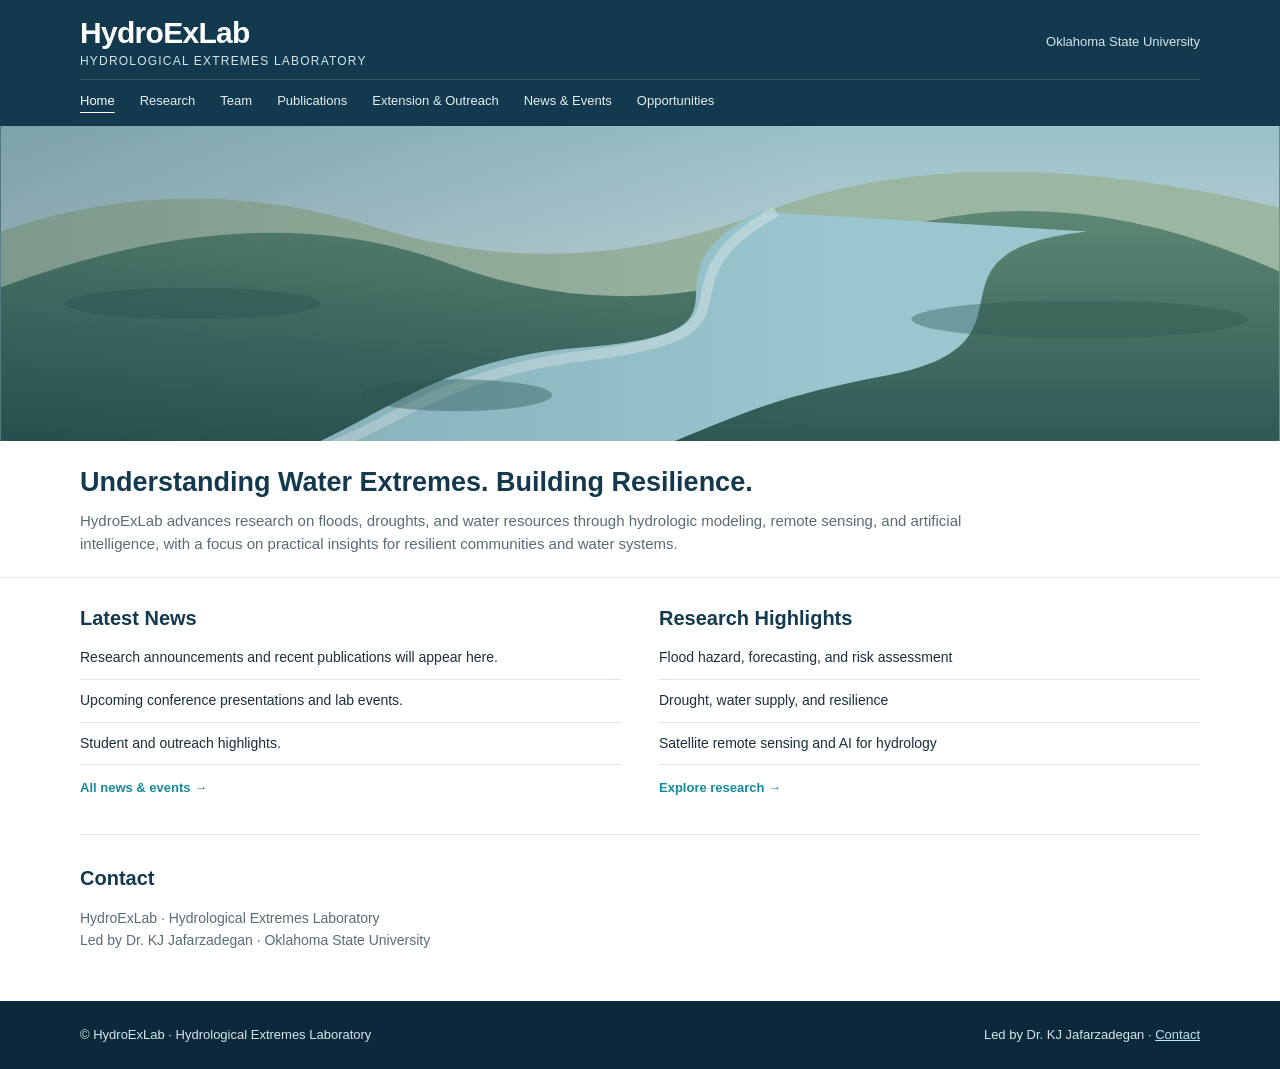
==== index.html @ d6907ffc "Publish initial HydroExLab website" ====
<!doctype html><html lang="en"><head><meta charset="utf-8"><meta name="viewport" content="width=device-width, initial-scale=1"><meta name="description" content="HydroExLab — Hydrological Extremes Laboratory: research on floods, droughts, water resources, and resilience."><title>Home | HydroExLab</title><link rel="stylesheet" href="assets/style.css"></head><body><header class="header"><div class="container"><div class="head-top"><a class="brand" href="index.html">HydroExLab<small>Hydrological Extremes Laboratory</small></a><span class="affiliation">Oklahoma State University</span><button class="menu-button" aria-controls="main-nav" aria-expanded="false">Menu ☰</button></div><nav class="nav" id="main-nav" aria-label="Main navigation"><a href="index.html" class="active" aria-current="page">Home</a><a href="research.html" class="" >Research</a><a href="team.html" class="" >Team</a><a href="publications.html" class="" >Publications</a><a href="extension-outreach.html" class="" >Extension &amp; Outreach</a><a href="news-events.html" class="" >News &amp; Events</a><a href="opportunities.html" class="" >Opportunities</a></nav></div></header><main><div class="hero"><img src="assets/river-landscape.svg" alt="Illustrated panoramic river and floodplain landscape"></div><section class="intro"><div class="container"><h1>Understanding Water Extremes. Building Resilience.</h1><p>HydroExLab advances research on floods, droughts, and water resources through hydrologic modeling, remote sensing, and artificial intelligence, with a focus on practical insights for resilient communities and water systems.</p></div></section><section class="container home-grid"><div><h2>Latest News</h2><ul class="mini-list"><li>Research announcements and recent publications will appear here.</li><li>Upcoming conference presentations and lab events.</li><li>Student and outreach highlights.</li></ul><a class="more" href="news-events.html">All news & events →</a></div><div><h2>Research Highlights</h2><ul class="mini-list"><li>Flood hazard, forecasting, and risk assessment</li><li>Drought, water supply, and resilience</li><li>Satellite remote sensing and AI for hydrology</li></ul><a class="more" href="research.html">Explore research →</a></div></section><section id="contact" class="container" style="padding:8px 0 35px;border-top:1px solid #e1e9ed"><h2 style="margin-top:20px">Contact</h2><p style="color:#596b76;font-size:14px">HydroExLab · Hydrological Extremes Laboratory<br>Led by Dr. KJ Jafarzadegan · Oklahoma State University</p></section></main><footer class="footer"><div class="container footer-inner"><span>© HydroExLab · Hydrological Extremes Laboratory</span><span>Led by Dr. KJ Jafarzadegan · <a href="index.html#contact">Contact</a></span></div></footer><script src="assets/site.js"></script></body></html>
---- assets/style.css ----
:root{--navy:#12394e;--deep:#0b293a;--teal:#168a99;--ink:#1b2e3a;--muted:#596b76;--line:#e1e9ed;--bg:#f7fafb}*{box-sizing:border-box}body{margin:0;font-family:Arial,Helvetica,sans-serif;color:var(--ink);line-height:1.55}a{color:var(--teal)}.container{width:min(1120px,92%);margin:auto}.header{background:var(--navy);color:#fff}.head-top{display:flex;justify-content:space-between;align-items:center;padding:18px 0 12px;gap:20px}.brand{color:white;text-decoration:none;font-size:30px;font-weight:750;letter-spacing:-.7px;line-height:1}.brand small{display:block;font-size:12px;letter-spacing:1.2px;text-transform:uppercase;font-weight:400;color:#d3e7ec;margin-top:7px}.affiliation{font-size:13px;color:#d5e6eb}.nav{display:flex;gap:25px;flex-wrap:wrap;padding:11px 0 15px;border-top:1px solid #ffffff25}.nav a{color:#e3eff2;text-decoration:none;font-size:13px;white-space:nowrap}.nav a:hover,.nav a.active{color:#fff;text-decoration:underline;text-underline-offset:7px}.menu-button{display:none}.hero{height:315px;position:relative;overflow:hidden;background:#557e8b}.hero img{width:100%;height:100%;object-fit:cover;display:block}.hero:after{content:'';position:absolute;inset:0;background:linear-gradient(90deg,#05253633,transparent 65%)}.intro{padding:25px 0 22px;border-bottom:1px solid var(--line)}h1{font-size:27px;line-height:1.25;margin:0 0 9px;color:var(--navy)}.intro p{max-width:950px;margin:0;color:var(--muted);font-size:15px}.home-grid{display:grid;grid-template-columns:1fr 1fr;gap:38px;padding:25px 0 34px}h2{font-size:20px;color:var(--navy);margin:0 0 13px}.mini-list{list-style:none;padding:0;margin:0}.mini-list li{padding:10px 0;border-bottom:1px solid var(--line);font-size:14px}.mini-list li:first-child{padding-top:0}.more{display:inline-block;margin-top:13px;font-size:13px;font-weight:bold;text-decoration:none}.page{padding:42px 0 70px;min-height:62vh}.page h1{font-size:32px}.lead{max-width:800px;color:var(--muted);font-size:17px;margin:12px 0 28px}.cards{display:grid;grid-template-columns:repeat(3,1fr);gap:18px}.card{border:1px solid var(--line);border-radius:9px;padding:22px;background:#fff}.card h3{color:var(--navy);font-size:17px;margin:0 0 8px}.card p{font-size:14px;color:var(--muted);margin:0}.note{padding:14px 18px;border-left:3px solid var(--teal);background:var(--bg);color:var(--muted);margin-top:28px;font-size:14px}.footer{background:var(--deep);color:#d6e5eb;padding:24px 0;font-size:13px}.footer-inner{display:flex;justify-content:space-between;gap:20px;flex-wrap:wrap}.footer a{color:#b9e8ef}@media(max-width:780px){.affiliation{display:none}.head-top{padding:18px 0}.menu-button{display:block;border:1px solid #ffffff65;background:transparent;color:white;border-radius:5px;padding:8px 12px;cursor:pointer}.nav{display:none;flex-direction:column;gap:0;padding:5px 0 15px}.nav.open{display:flex}.nav a{padding:9px 0}.hero{height:230px}.home-grid,.cards{grid-template-columns:1fr}.home-grid{gap:28px}.brand{font-size:26px}}

/* Research page */
.research-heading{max-width:900px;margin-bottom:30px}.eyebrow{font-size:11px;letter-spacing:1.8px;font-weight:700;color:var(--teal)}.research-heading h1{margin-top:10px;font-size:35px}.research-heading .lead{margin-bottom:0}.research-grid{display:grid;grid-template-columns:repeat(3,minmax(0,1fr));gap:20px}.research-card{border:1px solid var(--line);border-radius:10px;overflow:hidden;background:white;box-shadow:0 3px 12px #163d500a}.research-card img{display:block;width:100%;height:132px;object-fit:cover}.research-card-body{padding:19px 20px 23px}.research-index{font-size:10px;letter-spacing:1.2px;color:var(--teal);font-weight:700}.research-card h3{font-size:18px;line-height:1.28;color:var(--navy);margin:9px 0 10px}.research-card p{font-size:13.5px;line-height:1.55;color:var(--muted);margin:0}.research-bottom{display:grid;grid-template-columns:1fr 1fr;gap:45px;border-top:1px solid var(--line);margin-top:40px;padding-top:30px}.research-bottom h2{margin:8px 0}.research-bottom p{font-size:14px;color:var(--muted)}.research-disclaimer{margin-top:34px;font-size:12px;color:var(--muted)}@media(max-width:850px){.research-grid{grid-template-columns:repeat(2,minmax(0,1fr))}}@media(max-width:570px){.research-grid,.research-bottom{grid-template-columns:1fr}.research-heading h1{font-size:29px}}

/* Clickable research cards and topic pages */
.research-card-link{display:block;color:inherit;text-decoration:none;transition:transform .2s,box-shadow .2s}.research-card-link:hover{transform:translateY(-4px);box-shadow:0 12px 26px #12394e24}.research-card-link:focus-visible{outline:3px solid var(--teal);outline-offset:3px}.research-card-link img{height:185px;object-fit:cover}.card-cta{display:inline-block;color:var(--teal);font-size:12px;font-weight:bold;margin-top:15px}.detail-page{max-width:920px}.back-link{display:block;margin-bottom:24px;font-size:13px;text-decoration:none}.detail-page h1{margin-top:10px}.detail-lead{color:var(--muted);font-size:17px;max-width:760px}.detail-image{width:100%;height:340px;object-fit:cover;border-radius:10px;margin:16px 0 25px}.detail-overview{font-size:16px;max-width:780px;color:var(--muted)}.detail-note{font-size:13px;color:var(--muted);border-top:1px solid var(--line);padding-top:18px;margin-top:32px}@media(max-width:570px){.research-card-link img{height:190px}.detail-image{height:220px}}

/* Published research figures */
.published-section{margin-top:2.8rem}.published-section h2{margin-bottom:.45rem}.section-intro{color:#516276;max-width:800px;margin:0 0 1.35rem}.paper-figure-grid{display:grid;grid-template-columns:repeat(2,minmax(0,1fr));gap:1.3rem}.paper-figure{border:1px solid #dbe4ec;border-radius:12px;overflow:hidden;background:#fff;min-width:0}.figure-image-link{display:flex;align-items:center;justify-content:center;background:#f7fafc;padding:12px;min-height:185px}.figure-image-link img{display:block;max-width:100%;height:auto;max-height:430px;object-fit:contain}.figure-copy{padding:1rem 1.1rem}.figure-copy h3{font-size:1.03rem;margin:0 0 .35rem;color:#15334d}.figure-copy p{font-size:.91rem;line-height:1.55;margin:0 0 .65rem;color:#4c5d6c}.figure-copy a{font-size:.91rem;color:#0c7286}.pending-note,.figure-disclaimer{color:#657484;font-size:.87rem;line-height:1.6;margin-top:1.3rem}@media(max-width:700px){.paper-figure-grid{grid-template-columns:1fr}.paper-figure.wide{grid-column:auto}}

/* Compact layouts for developing research areas */
.emerging-status{display:inline-block;margin:8px 0 4px;padding:5px 11px;border-radius:999px;background:#e9f2f3;color:#23576a;font-size:12px;font-weight:650}.emerging-topics{margin-top:30px;border-top:1px solid var(--line);padding-top:10px}.emerging-topic{padding:8px 0 12px}.emerging-topic h3{margin:8px 0 5px;font-size:17px}.emerging-topic p{margin:0;color:var(--muted);line-height:1.6}

/* Team page */
.team-section-title{font-size:21px;margin:0 0 18px;padding-bottom:11px;border-bottom:1px solid var(--line)}.pi-profile{display:grid;grid-template-columns:minmax(300px, 420px) minmax(0,1fr);gap:32px;align-items:start;margin-bottom:48px}.pi-photo{width:100%;height:auto;aspect-ratio:2048 / 1365;object-fit:contain;display:block;border-radius:10px}.pi-profile h3,.member-info h3{color:var(--navy);font-size:21px;margin:0 0 5px}.team-role{color:var(--teal)!important;font-weight:700;font-size:13px!important;margin:0 0 15px!important}.pi-profile p,.member-info p{font-size:14.5px;color:var(--muted);line-height:1.7}.team-grid{display:grid;grid-template-columns:repeat(3,minmax(0,1fr));gap:23px}.member-card{border:1px solid var(--line);border-radius:10px;overflow:hidden;background:#fff}.member-photo{width:100%;height:265px;object-fit:cover;object-position:center 25%;display:block}.member-info{padding:20px}.member-info h3{font-size:19px}.member-info p:last-child{margin-bottom:0}.photo-pending{display:flex;align-items:center;justify-content:center;background:#eaf0f3;color:#647783;font-size:14px}.photo-pending span{border:1px dashed #9db0b9;border-radius:8px;padding:16px}@media(max-width:850px){.team-grid{grid-template-columns:repeat(2,minmax(0,1fr))}}@media(max-width:620px){.pi-profile{grid-template-columns:1fr;gap:18px}.pi-photo{max-width:420px}.team-grid{grid-template-columns:1fr}.member-photo{height:320px}}

/* PI research interests and education */
.pi-details{display:grid;grid-template-columns:1fr 1fr;gap:32px;margin:-18px 0 52px}.pi-details h3{font-size:20px;color:var(--navy);margin:0 0 14px}.pi-details ul{padding-left:22px;margin:0;color:var(--muted);font-size:14.5px;line-height:1.8}.pi-details p{font-size:14.5px;line-height:1.65;color:var(--muted);margin:0 0 16px}.pi-details strong{color:var(--navy)}@media(max-width:620px){.pi-details{grid-template-columns:1fr;gap:24px;margin:0 0 42px}}

/* Publications */
.publications-page{max-width:1040px}.pub-profile a{display:inline-block;font-weight:700;font-size:14px;text-decoration:none}.pub-jump{display:flex;gap:12px;align-items:center;flex-wrap:wrap;border-top:1px solid var(--line);border-bottom:1px solid var(--line);padding:15px 0;margin-bottom:35px;font-size:13px}.pub-jump span{color:var(--muted);font-weight:700}.pub-jump a{text-decoration:none}.pub-year{margin-bottom:36px;scroll-margin-top:22px}.pub-year h2{font-size:23px;border-bottom:2px solid var(--line);padding-bottom:11px}.pub-year h2 span{font-size:12px;font-weight:400;color:var(--muted);margin-left:10px}.pub-list{list-style:none;padding:0;margin:0}.pub-item{padding:16px 0 17px;border-bottom:1px solid var(--line)}.pub-title{font-size:16px;line-height:1.4;color:var(--navy);font-weight:700;text-decoration:none}.pub-title:hover{color:var(--teal);text-decoration:underline}.pub-authors{font-size:13.5px;color:var(--ink);margin-top:6px}.pub-authors strong{color:var(--navy)}.pub-venue{font-size:13px;color:var(--muted);margin-top:4px}.pub-source-note{font-size:12px;color:var(--muted);padding-top:18px;border-top:1px solid var(--line)}
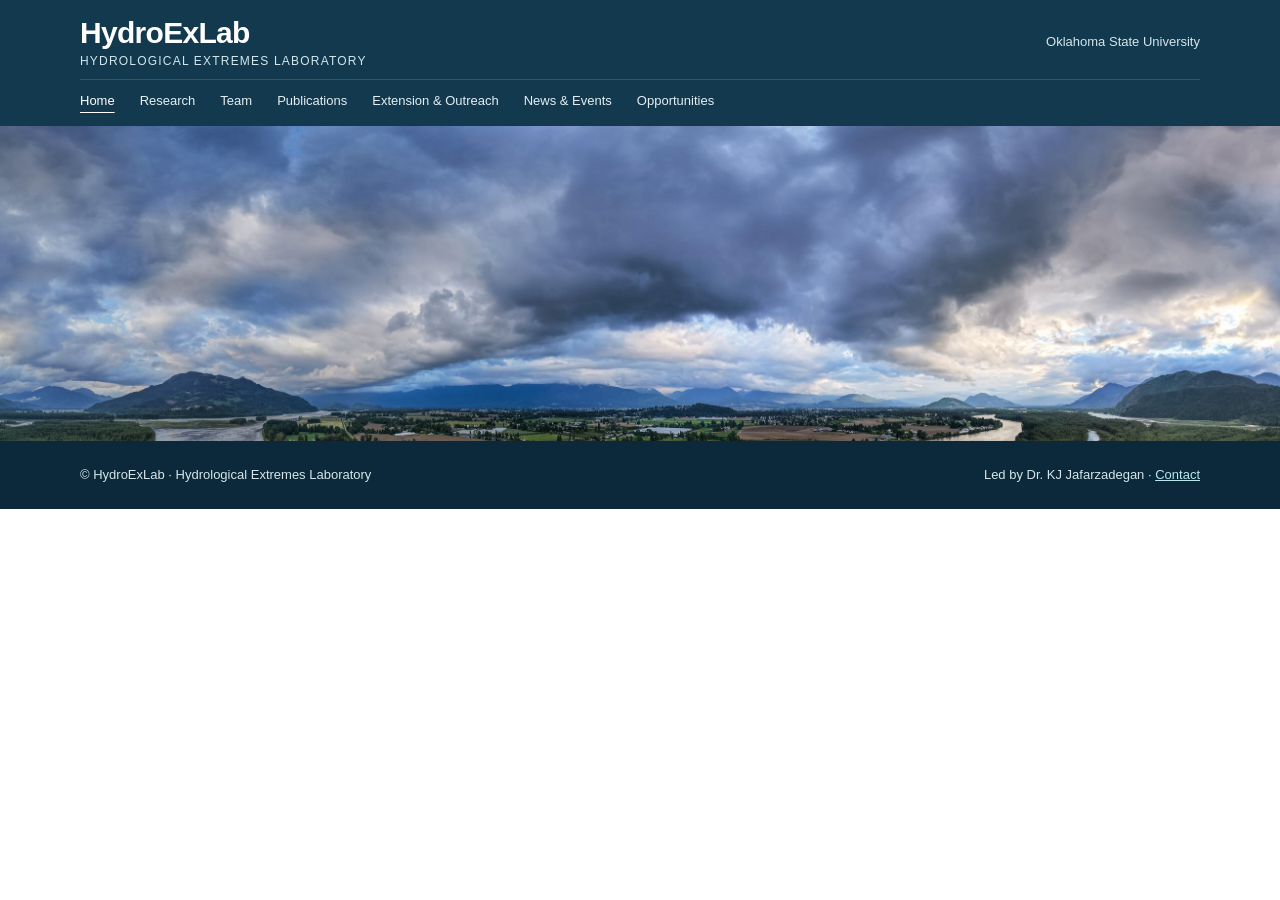
==== commit bbbc2d8e: "Update index.html" ====
--- a/index.html
+++ b/index.html
@@ -1 +1 @@
-<!doctype html><html lang="en"><head><meta charset="utf-8"><meta name="viewport" content="width=device-width, initial-scale=1"><meta name="description" content="HydroExLab — Hydrological Extremes Laboratory: research on floods, droughts, water resources, and resilience."><title>Home | HydroExLab</title><link rel="stylesheet" href="assets/style.css"></head><body><header class="header"><div class="container"><div class="head-top"><a class="brand" href="index.html">HydroExLab<small>Hydrological Extremes Laboratory</small></a><span class="affiliation">Oklahoma State University</span><button class="menu-button" aria-controls="main-nav" aria-expanded="false">Menu ☰</button></div><nav class="nav" id="main-nav" aria-label="Main navigation"><a href="index.html" class="active" aria-current="page">Home</a><a href="research.html" class="" >Research</a><a href="team.html" class="" >Team</a><a href="publications.html" class="" >Publications</a><a href="extension-outreach.html" class="" >Extension &amp; Outreach</a><a href="news-events.html" class="" >News &amp; Events</a><a href="opportunities.html" class="" >Opportunities</a></nav></div></header><main><div class="hero"><img src="assets/river-landscape.svg" alt="Illustrated panoramic river and floodplain landscape"></div><section class="intro"><div class="container"><h1>Understanding Water Extremes. Building Resilience.</h1><p>HydroExLab advances research on floods, droughts, and water resources through hydrologic modeling, remote sensing, and artificial intelligence, with a focus on practical insights for resilient communities and water systems.</p></div></section><section class="container home-grid"><div><h2>Latest News</h2><ul class="mini-list"><li>Research announcements and recent publications will appear here.</li><li>Upcoming conference presentations and lab events.</li><li>Student and outreach highlights.</li></ul><a class="more" href="news-events.html">All news & events →</a></div><div><h2>Research Highlights</h2><ul class="mini-list"><li>Flood hazard, forecasting, and risk assessment</li><li>Drought, water supply, and resilience</li><li>Satellite remote sensing and AI for hydrology</li></ul><a class="more" href="research.html">Explore research →</a></div></section><section id="contact" class="container" style="padding:8px 0 35px;border-top:1px solid #e1e9ed"><h2 style="margin-top:20px">Contact</h2><p style="color:#596b76;font-size:14px">HydroExLab · Hydrological Extremes Laboratory<br>Led by Dr. KJ Jafarzadegan · Oklahoma State University</p></section></main><footer class="footer"><div class="container footer-inner"><span>© HydroExLab · Hydrological Extremes Laboratory</span><span>Led by Dr. KJ Jafarzadegan · <a href="index.html#contact">Contact</a></span></div></footer><script src="assets/site.js"></script></body></html>+<!doctype html><html lang="en"><head><meta charset="utf-8"><meta name="viewport" content="width=device-width, initial-scale=1"><meta name="description" content="HydroExLab — Hydrological Extremes Laboratory: research on floods, droughts, water resources, and resilience."><title>Home | HydroExLab</title><link rel="stylesheet" href="assets/style.css"></head><body><header class="header"><div class="container"><div class="head-top"><a class="brand" href="index.html">HydroExLab<small>Hydrological Extremes Laboratory</small></a><span class="affiliation">Oklahoma State University</span><button class="menu-button" aria-controls="main-nav" aria-expanded="false">Menu ☰</button></div><nav class="nav" id="main-nav" aria-label="Main navigation"><a href="index.html" class="active" aria-current="page">Home</a><a href="research.html" class="" >Research</a><a href="team.html" class="" >Team</a><a href="publications.html" class="" >Publications</a><a href="extension-outreach.html" class="" >Extension &amp; Outreach</a><a href="news-events.html" class="" >News &amp; Events</a><a href="opportunities.html" class="" >Opportunities</a></nav></div></header><main><div class="hero"><img src="assets/hydroexlab-home-banner.jpg" alt="HydroExLab research on flooding, drought, and hydrological modeling" style="display:block;width:100%;height:auto;"</div><section class="intro"><div class="container"><h1>Understanding Water Extremes. Building Resilience.</h1><p>HydroExLab advances research on floods, droughts, and water resources through hydrologic modeling, remote sensing, and artificial intelligence, with a focus on practical insights for resilient communities and water systems.</p></div></section><section class="container home-grid"><div><h2>Latest News</h2><ul class="mini-list"><li>Research announcements and recent publications will appear here.</li><li>Upcoming conference presentations and lab events.</li><li>Student and outreach highlights.</li></ul><a class="more" href="news-events.html">All news & events →</a></div><div><h2>Research Highlights</h2><ul class="mini-list"><li>Flood hazard, forecasting, and risk assessment</li><li>Drought, water supply, and resilience</li><li>Satellite remote sensing and AI for hydrology</li></ul><a class="more" href="research.html">Explore research →</a></div></section><section id="contact" class="container" style="padding:8px 0 35px;border-top:1px solid #e1e9ed"><h2 style="margin-top:20px">Contact</h2><p style="color:#596b76;font-size:14px">HydroExLab · Hydrological Extremes Laboratory<br>Led by Dr. KJ Jafarzadegan · Oklahoma State University</p></section></main><footer class="footer"><div class="container footer-inner"><span>© HydroExLab · Hydrological Extremes Laboratory</span><span>Led by Dr. KJ Jafarzadegan · <a href="index.html#contact">Contact</a></span></div></footer><script src="assets/site.js"></script></body></html>
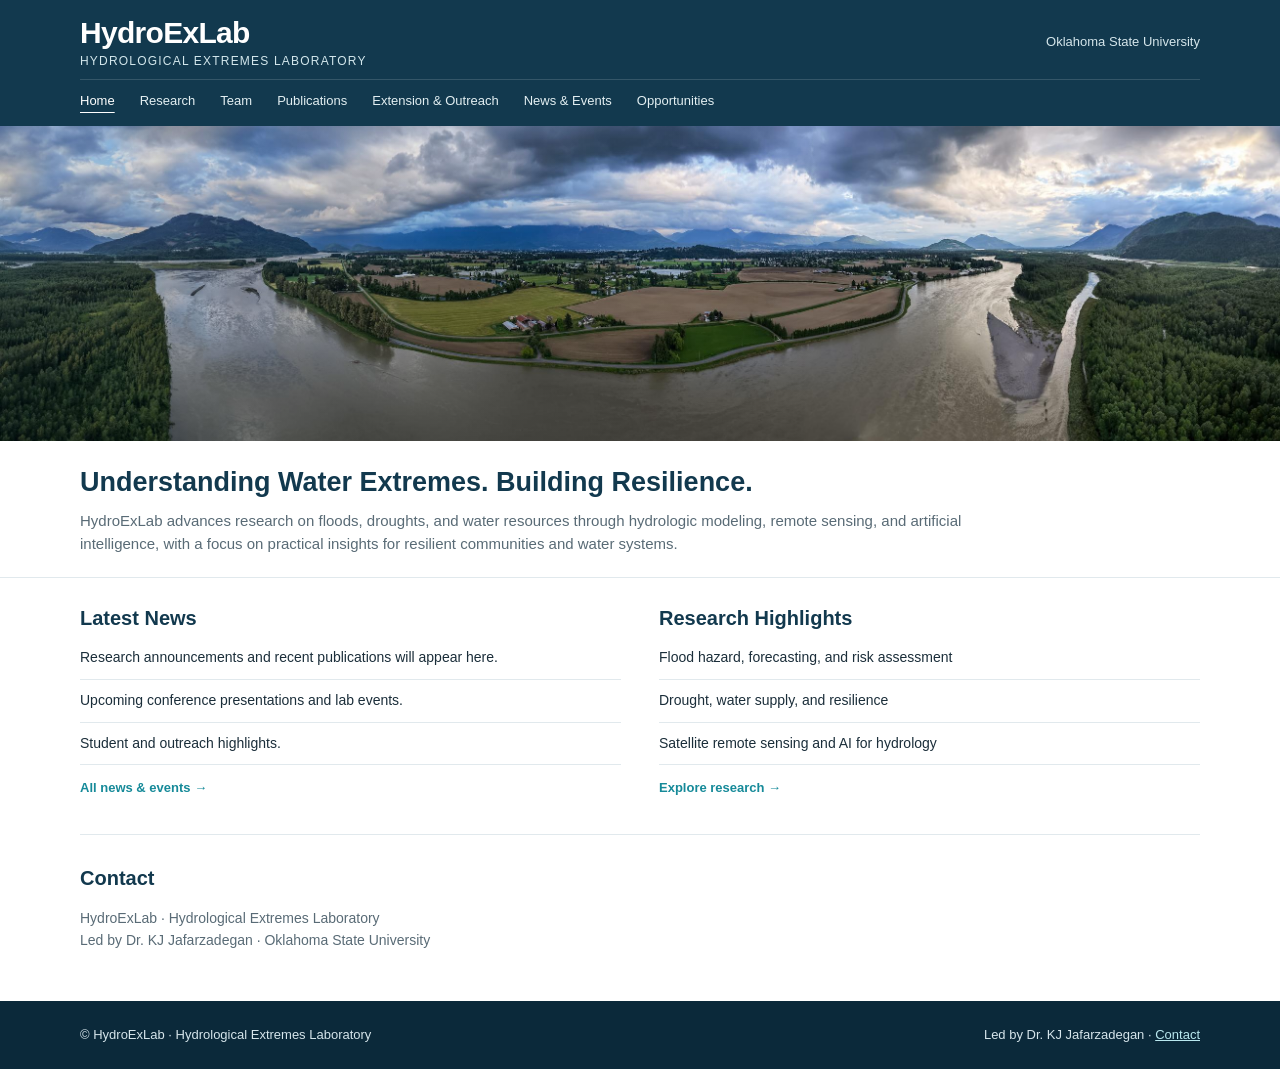
==== commit 72a38372: "Update index.html" ====
--- a/index.html
+++ b/index.html
@@ -1 +1 @@
-<!doctype html><html lang="en"><head><meta charset="utf-8"><meta name="viewport" content="width=device-width, initial-scale=1"><meta name="description" content="HydroExLab — Hydrological Extremes Laboratory: research on floods, droughts, water resources, and resilience."><title>Home | HydroExLab</title><link rel="stylesheet" href="assets/style.css"></head><body><header class="header"><div class="container"><div class="head-top"><a class="brand" href="index.html">HydroExLab<small>Hydrological Extremes Laboratory</small></a><span class="affiliation">Oklahoma State University</span><button class="menu-button" aria-controls="main-nav" aria-expanded="false">Menu ☰</button></div><nav class="nav" id="main-nav" aria-label="Main navigation"><a href="index.html" class="active" aria-current="page">Home</a><a href="research.html" class="" >Research</a><a href="team.html" class="" >Team</a><a href="publications.html" class="" >Publications</a><a href="extension-outreach.html" class="" >Extension &amp; Outreach</a><a href="news-events.html" class="" >News &amp; Events</a><a href="opportunities.html" class="" >Opportunities</a></nav></div></header><main><div class="hero"><img src="assets/hydroexlab-home-banner.jpg" alt="HydroExLab research on flooding, drought, and hydrological modeling" style="display:block;width:100%;height:auto;"</div><section class="intro"><div class="container"><h1>Understanding Water Extremes. Building Resilience.</h1><p>HydroExLab advances research on floods, droughts, and water resources through hydrologic modeling, remote sensing, and artificial intelligence, with a focus on practical insights for resilient communities and water systems.</p></div></section><section class="container home-grid"><div><h2>Latest News</h2><ul class="mini-list"><li>Research announcements and recent publications will appear here.</li><li>Upcoming conference presentations and lab events.</li><li>Student and outreach highlights.</li></ul><a class="more" href="news-events.html">All news & events →</a></div><div><h2>Research Highlights</h2><ul class="mini-list"><li>Flood hazard, forecasting, and risk assessment</li><li>Drought, water supply, and resilience</li><li>Satellite remote sensing and AI for hydrology</li></ul><a class="more" href="research.html">Explore research →</a></div></section><section id="contact" class="container" style="padding:8px 0 35px;border-top:1px solid #e1e9ed"><h2 style="margin-top:20px">Contact</h2><p style="color:#596b76;font-size:14px">HydroExLab · Hydrological Extremes Laboratory<br>Led by Dr. KJ Jafarzadegan · Oklahoma State University</p></section></main><footer class="footer"><div class="container footer-inner"><span>© HydroExLab · Hydrological Extremes Laboratory</span><span>Led by Dr. KJ Jafarzadegan · <a href="index.html#contact">Contact</a></span></div></footer><script src="assets/site.js"></script></body></html>
+<!doctype html><html lang="en"><head><meta charset="utf-8"><meta name="viewport" content="width=device-width, initial-scale=1"><meta name="description" content="HydroExLab — Hydrological Extremes Laboratory: research on floods, droughts, water resources, and resilience."><title>Home | HydroExLab</title><link rel="stylesheet" href="assets/style.css"></head><body><header class="header"><div class="container"><div class="head-top"><a class="brand" href="index.html">HydroExLab<small>Hydrological Extremes Laboratory</small></a><span class="affiliation">Oklahoma State University</span><button class="menu-button" aria-controls="main-nav" aria-expanded="false">Menu ☰</button></div><nav class="nav" id="main-nav" aria-label="Main navigation"><a href="index.html" class="active" aria-current="page">Home</a><a href="research.html" class="" >Research</a><a href="team.html" class="" >Team</a><a href="publications.html" class="" >Publications</a><a href="extension-outreach.html" class="" >Extension &amp; Outreach</a><a href="news-events.html" class="" >News &amp; Events</a><a href="opportunities.html" class="" >Opportunities</a></nav></div></header><main><div class="hero"><img src="assets/hydroexlab-home-banner.jpg" alt="HydroExLab research on flooding, drought, and hydrological modeling" style="display:block;width:100%;height:100%;object-fit:cover;object-position:center 65%;"></div><section class="intro"><div class="container"><h1>Understanding Water Extremes. Building Resilience.</h1><p>HydroExLab advances research on floods, droughts, and water resources through hydrologic modeling, remote sensing, and artificial intelligence, with a focus on practical insights for resilient communities and water systems.</p></div></section><section class="container home-grid"><div><h2>Latest News</h2><ul class="mini-list"><li>Research announcements and recent publications will appear here.</li><li>Upcoming conference presentations and lab events.</li><li>Student and outreach highlights.</li></ul><a class="more" href="news-events.html">All news & events →</a></div><div><h2>Research Highlights</h2><ul class="mini-list"><li>Flood hazard, forecasting, and risk assessment</li><li>Drought, water supply, and resilience</li><li>Satellite remote sensing and AI for hydrology</li></ul><a class="more" href="research.html">Explore research →</a></div></section><section id="contact" class="container" style="padding:8px 0 35px;border-top:1px solid #e1e9ed"><h2 style="margin-top:20px">Contact</h2><p style="color:#596b76;font-size:14px">HydroExLab · Hydrological Extremes Laboratory<br>Led by Dr. KJ Jafarzadegan · Oklahoma State University</p></section></main><footer class="footer"><div class="container footer-inner"><span>© HydroExLab · Hydrological Extremes Laboratory</span><span>Led by Dr. KJ Jafarzadegan · <a href="index.html#contact">Contact</a></span></div></footer><script src="assets/site.js"></script></body></html>
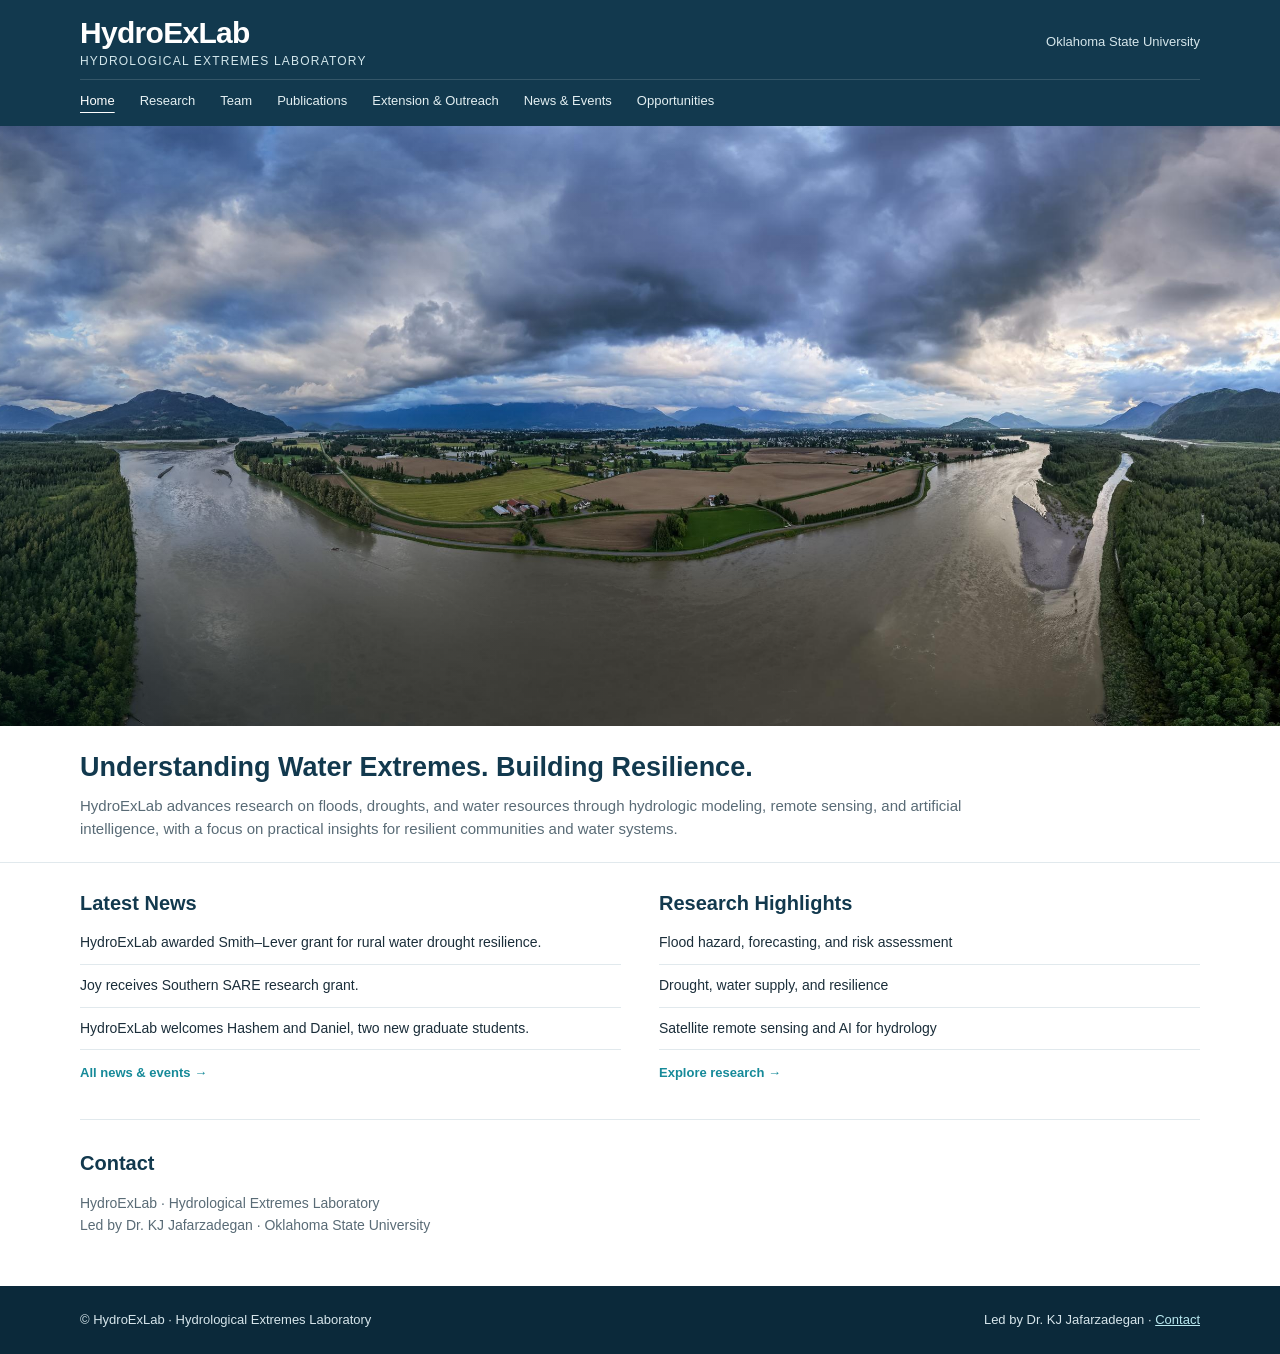
==== commit 1f2e008b: "Update index.html" ====
--- a/index.html
+++ b/index.html
@@ -1 +1 @@
-<!doctype html><html lang="en"><head><meta charset="utf-8"><meta name="viewport" content="width=device-width, initial-scale=1"><meta name="description" content="HydroExLab — Hydrological Extremes Laboratory: research on floods, droughts, water resources, and resilience."><title>Home | HydroExLab</title><link rel="stylesheet" href="assets/style.css"></head><body><header class="header"><div class="container"><div class="head-top"><a class="brand" href="index.html">HydroExLab<small>Hydrological Extremes Laboratory</small></a><span class="affiliation">Oklahoma State University</span><button class="menu-button" aria-controls="main-nav" aria-expanded="false">Menu ☰</button></div><nav class="nav" id="main-nav" aria-label="Main navigation"><a href="index.html" class="active" aria-current="page">Home</a><a href="research.html" class="" >Research</a><a href="team.html" class="" >Team</a><a href="publications.html" class="" >Publications</a><a href="extension-outreach.html" class="" >Extension &amp; Outreach</a><a href="news-events.html" class="" >News &amp; Events</a><a href="opportunities.html" class="" >Opportunities</a></nav></div></header><main><div class="hero"><img src="assets/hydroexlab-home-banner.jpg" alt="HydroExLab research on flooding, drought, and hydrological modeling" style="display:block;width:100%;height:100%;object-fit:cover;object-position:center 65%;"></div><section class="intro"><div class="container"><h1>Understanding Water Extremes. Building Resilience.</h1><p>HydroExLab advances research on floods, droughts, and water resources through hydrologic modeling, remote sensing, and artificial intelligence, with a focus on practical insights for resilient communities and water systems.</p></div></section><section class="container home-grid"><div><h2>Latest News</h2><ul class="mini-list"><li>Research announcements and recent publications will appear here.</li><li>Upcoming conference presentations and lab events.</li><li>Student and outreach highlights.</li></ul><a class="more" href="news-events.html">All news & events →</a></div><div><h2>Research Highlights</h2><ul class="mini-list"><li>Flood hazard, forecasting, and risk assessment</li><li>Drought, water supply, and resilience</li><li>Satellite remote sensing and AI for hydrology</li></ul><a class="more" href="research.html">Explore research →</a></div></section><section id="contact" class="container" style="padding:8px 0 35px;border-top:1px solid #e1e9ed"><h2 style="margin-top:20px">Contact</h2><p style="color:#596b76;font-size:14px">HydroExLab · Hydrological Extremes Laboratory<br>Led by Dr. KJ Jafarzadegan · Oklahoma State University</p></section></main><footer class="footer"><div class="container footer-inner"><span>© HydroExLab · Hydrological Extremes Laboratory</span><span>Led by Dr. KJ Jafarzadegan · <a href="index.html#contact">Contact</a></span></div></footer><script src="assets/site.js"></script></body></html>
+<!doctype html><html lang="en"><head><meta charset="utf-8"><meta name="viewport" content="width=device-width, initial-scale=1"><meta name="description" content="HydroExLab — Hydrological Extremes Laboratory: research on floods, droughts, water resources, and resilience."><title>Home | HydroExLab</title><link rel="stylesheet" href="assets/style.css"></head><body><header class="header"><div class="container"><div class="head-top"><a class="brand" href="index.html">HydroExLab<small>Hydrological Extremes Laboratory</small></a><span class="affiliation">Oklahoma State University</span><button class="menu-button" aria-controls="main-nav" aria-expanded="false">Menu ☰</button></div><nav class="nav" id="main-nav" aria-label="Main navigation"><a href="index.html" class="active" aria-current="page">Home</a><a href="research.html" class="" >Research</a><a href="team.html" class="" >Team</a><a href="publications.html" class="" >Publications</a><a href="extension-outreach.html" class="" >Extension &amp; Outreach</a><a href="news-events.html" class="" >News &amp; Events</a><a href="opportunities.html" class="" >Opportunities</a></nav></div></header><main><div class="hero"><img src="assets/hydroexlab-home-banner.jpg" alt="HydroExLab research on flooding, drought, and hydrological modeling" style="display:block;width:100%;height:100%;object-fit:cover;object-position:center 65%;"></div><section class="intro"><div class="container"><h1>Understanding Water Extremes. Building Resilience.</h1><p>HydroExLab advances research on floods, droughts, and water resources through hydrologic modeling, remote sensing, and artificial intelligence, with a focus on practical insights for resilient communities and water systems.</p></div></section><section class="container home-grid"><div><h2>Latest News</h2><ul class="mini-list"><li>HydroExLab awarded Smith–Lever grant for rural water drought resilience.</li><li>Joy receives Southern SARE research grant.</li><li>HydroExLab welcomes Hashem and Daniel, two new graduate students.</li></ul><a class="more" href="news-events.html">All news & events →</a></div><div><h2>Research Highlights</h2><ul class="mini-list"><li>Flood hazard, forecasting, and risk assessment</li><li>Drought, water supply, and resilience</li><li>Satellite remote sensing and AI for hydrology</li></ul><a class="more" href="research.html">Explore research →</a></div></section><section id="contact" class="container" style="padding:8px 0 35px;border-top:1px solid #e1e9ed"><h2 style="margin-top:20px">Contact</h2><p style="color:#596b76;font-size:14px">HydroExLab · Hydrological Extremes Laboratory<br>Led by Dr. KJ Jafarzadegan · Oklahoma State University</p></section></main><footer class="footer"><div class="container footer-inner"><span>© HydroExLab · Hydrological Extremes Laboratory</span><span>Led by Dr. KJ Jafarzadegan · <a href="index.html#contact">Contact</a></span></div></footer><script src="assets/site.js"></script></body></html>
--- a/assets/style.css
+++ b/assets/style.css
@@ -1,4 +1,4 @@
-:root{--navy:#12394e;--deep:#0b293a;--teal:#168a99;--ink:#1b2e3a;--muted:#596b76;--line:#e1e9ed;--bg:#f7fafb}*{box-sizing:border-box}body{margin:0;font-family:Arial,Helvetica,sans-serif;color:var(--ink);line-height:1.55}a{color:var(--teal)}.container{width:min(1120px,92%);margin:auto}.header{background:var(--navy);color:#fff}.head-top{display:flex;justify-content:space-between;align-items:center;padding:18px 0 12px;gap:20px}.brand{color:white;text-decoration:none;font-size:30px;font-weight:750;letter-spacing:-.7px;line-height:1}.brand small{display:block;font-size:12px;letter-spacing:1.2px;text-transform:uppercase;font-weight:400;color:#d3e7ec;margin-top:7px}.affiliation{font-size:13px;color:#d5e6eb}.nav{display:flex;gap:25px;flex-wrap:wrap;padding:11px 0 15px;border-top:1px solid #ffffff25}.nav a{color:#e3eff2;text-decoration:none;font-size:13px;white-space:nowrap}.nav a:hover,.nav a.active{color:#fff;text-decoration:underline;text-underline-offset:7px}.menu-button{display:none}.hero{height:315px;position:relative;overflow:hidden;background:#557e8b}.hero img{width:100%;height:100%;object-fit:cover;display:block}.hero:after{content:'';position:absolute;inset:0;background:linear-gradient(90deg,#05253633,transparent 65%)}.intro{padding:25px 0 22px;border-bottom:1px solid var(--line)}h1{font-size:27px;line-height:1.25;margin:0 0 9px;color:var(--navy)}.intro p{max-width:950px;margin:0;color:var(--muted);font-size:15px}.home-grid{display:grid;grid-template-columns:1fr 1fr;gap:38px;padding:25px 0 34px}h2{font-size:20px;color:var(--navy);margin:0 0 13px}.mini-list{list-style:none;padding:0;margin:0}.mini-list li{padding:10px 0;border-bottom:1px solid var(--line);font-size:14px}.mini-list li:first-child{padding-top:0}.more{display:inline-block;margin-top:13px;font-size:13px;font-weight:bold;text-decoration:none}.page{padding:42px 0 70px;min-height:62vh}.page h1{font-size:32px}.lead{max-width:800px;color:var(--muted);font-size:17px;margin:12px 0 28px}.cards{display:grid;grid-template-columns:repeat(3,1fr);gap:18px}.card{border:1px solid var(--line);border-radius:9px;padding:22px;background:#fff}.card h3{color:var(--navy);font-size:17px;margin:0 0 8px}.card p{font-size:14px;color:var(--muted);margin:0}.note{padding:14px 18px;border-left:3px solid var(--teal);background:var(--bg);color:var(--muted);margin-top:28px;font-size:14px}.footer{background:var(--deep);color:#d6e5eb;padding:24px 0;font-size:13px}.footer-inner{display:flex;justify-content:space-between;gap:20px;flex-wrap:wrap}.footer a{color:#b9e8ef}@media(max-width:780px){.affiliation{display:none}.head-top{padding:18px 0}.menu-button{display:block;border:1px solid #ffffff65;background:transparent;color:white;border-radius:5px;padding:8px 12px;cursor:pointer}.nav{display:none;flex-direction:column;gap:0;padding:5px 0 15px}.nav.open{display:flex}.nav a{padding:9px 0}.hero{height:230px}.home-grid,.cards{grid-template-columns:1fr}.home-grid{gap:28px}.brand{font-size:26px}}
+:root{--navy:#12394e;--deep:#0b293a;--teal:#168a99;--ink:#1b2e3a;--muted:#596b76;--line:#e1e9ed;--bg:#f7fafb}*{box-sizing:border-box}body{margin:0;font-family:Arial,Helvetica,sans-serif;color:var(--ink);line-height:1.55}a{color:var(--teal)}.container{width:min(1120px,92%);margin:auto}.header{background:var(--navy);color:#fff}.head-top{display:flex;justify-content:space-between;align-items:center;padding:18px 0 12px;gap:20px}.brand{color:white;text-decoration:none;font-size:30px;font-weight:750;letter-spacing:-.7px;line-height:1}.brand small{display:block;font-size:12px;letter-spacing:1.2px;text-transform:uppercase;font-weight:400;color:#d3e7ec;margin-top:7px}.affiliation{font-size:13px;color:#d5e6eb}.nav{display:flex;gap:25px;flex-wrap:wrap;padding:11px 0 15px;border-top:1px solid #ffffff25}.nav a{color:#e3eff2;text-decoration:none;font-size:13px;white-space:nowrap}.nav a:hover,.nav a.active{color:#fff;text-decoration:underline;text-underline-offset:7px}.menu-button{display:none}.hero{height:600px;position:relative;overflow:hidden;background:#557e8b}.hero img{width:100%;height:100%;object-fit:cover;object-position:center center;display:block}.hero:after{content:'';position:absolute;inset:0;background:linear-gradient(90deg,#05253633,transparent 65%)}.intro{padding:25px 0 22px;border-bottom:1px solid var(--line)}h1{font-size:27px;line-height:1.25;margin:0 0 9px;color:var(--navy)}.intro p{max-width:950px;margin:0;color:var(--muted);font-size:15px}.home-grid{display:grid;grid-template-columns:1fr 1fr;gap:38px;padding:25px 0 34px}h2{font-size:20px;color:var(--navy);margin:0 0 13px}.mini-list{list-style:none;padding:0;margin:0}.mini-list li{padding:10px 0;border-bottom:1px solid var(--line);font-size:14px}.mini-list li:first-child{padding-top:0}.more{display:inline-block;margin-top:13px;font-size:13px;font-weight:bold;text-decoration:none}.page{padding:42px 0 70px;min-height:62vh}.page h1{font-size:32px}.lead{max-width:800px;color:var(--muted);font-size:17px;margin:12px 0 28px}.cards{display:grid;grid-template-columns:repeat(3,1fr);gap:18px}.card{border:1px solid var(--line);border-radius:9px;padding:22px;background:#fff}.card h3{color:var(--navy);font-size:17px;margin:0 0 8px}.card p{font-size:14px;color:var(--muted);margin:0}.note{padding:14px 18px;border-left:3px solid var(--teal);background:var(--bg);color:var(--muted);margin-top:28px;font-size:14px}.footer{background:var(--deep);color:#d6e5eb;padding:24px 0;font-size:13px}.footer-inner{display:flex;justify-content:space-between;gap:20px;flex-wrap:wrap}.footer a{color:#b9e8ef}@media(max-width:780px){.affiliation{display:none}.head-top{padding:18px 0}.menu-button{display:block;border:1px solid #ffffff65;background:transparent;color:white;border-radius:5px;padding:8px 12px;cursor:pointer}.nav{display:none;flex-direction:column;gap:0;padding:5px 0 15px}.nav.open{display:flex}.nav a{padding:9px 0}.hero{height:230px}.home-grid,.cards{grid-template-columns:1fr}.home-grid{gap:28px}.brand{font-size:26px}}
 
 /* Research page */
 .research-heading{max-width:900px;margin-bottom:30px}.eyebrow{font-size:11px;letter-spacing:1.8px;font-weight:700;color:var(--teal)}.research-heading h1{margin-top:10px;font-size:35px}.research-heading .lead{margin-bottom:0}.research-grid{display:grid;grid-template-columns:repeat(3,minmax(0,1fr));gap:20px}.research-card{border:1px solid var(--line);border-radius:10px;overflow:hidden;background:white;box-shadow:0 3px 12px #163d500a}.research-card img{display:block;width:100%;height:132px;object-fit:cover}.research-card-body{padding:19px 20px 23px}.research-index{font-size:10px;letter-spacing:1.2px;color:var(--teal);font-weight:700}.research-card h3{font-size:18px;line-height:1.28;color:var(--navy);margin:9px 0 10px}.research-card p{font-size:13.5px;line-height:1.55;color:var(--muted);margin:0}.research-bottom{display:grid;grid-template-columns:1fr 1fr;gap:45px;border-top:1px solid var(--line);margin-top:40px;padding-top:30px}.research-bottom h2{margin:8px 0}.research-bottom p{font-size:14px;color:var(--muted)}.research-disclaimer{margin-top:34px;font-size:12px;color:var(--muted)}@media(max-width:850px){.research-grid{grid-template-columns:repeat(2,minmax(0,1fr))}}@media(max-width:570px){.research-grid,.research-bottom{grid-template-columns:1fr}.research-heading h1{font-size:29px}}
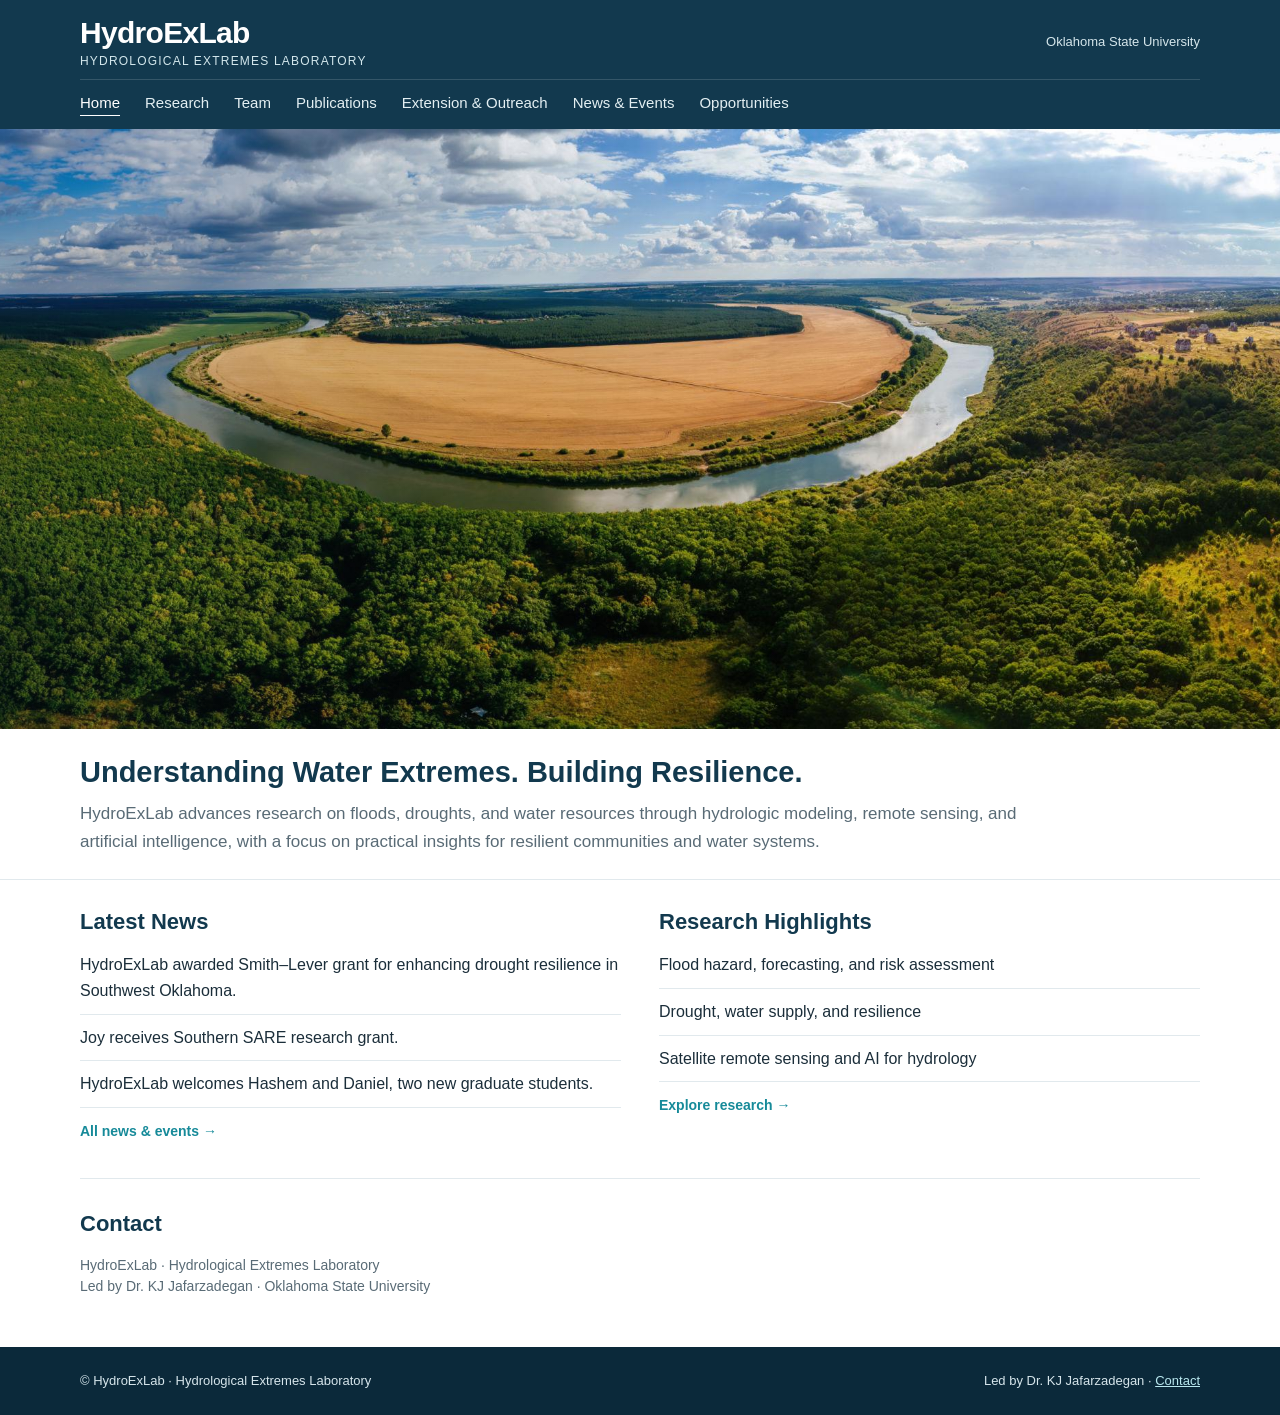
==== commit a7206362: "Update index.html" ====
--- a/index.html
+++ b/index.html
@@ -1 +1 @@
-<!doctype html><html lang="en"><head><meta charset="utf-8"><meta name="viewport" content="width=device-width, initial-scale=1"><meta name="description" content="HydroExLab — Hydrological Extremes Laboratory: research on floods, droughts, water resources, and resilience."><title>Home | HydroExLab</title><link rel="stylesheet" href="assets/style.css"></head><body><header class="header"><div class="container"><div class="head-top"><a class="brand" href="index.html">HydroExLab<small>Hydrological Extremes Laboratory</small></a><span class="affiliation">Oklahoma State University</span><button class="menu-button" aria-controls="main-nav" aria-expanded="false">Menu ☰</button></div><nav class="nav" id="main-nav" aria-label="Main navigation"><a href="index.html" class="active" aria-current="page">Home</a><a href="research.html" class="" >Research</a><a href="team.html" class="" >Team</a><a href="publications.html" class="" >Publications</a><a href="extension-outreach.html" class="" >Extension &amp; Outreach</a><a href="news-events.html" class="" >News &amp; Events</a><a href="opportunities.html" class="" >Opportunities</a></nav></div></header><main><div class="hero"><img src="assets/hydroexlab-home-banner.jpg" alt="HydroExLab research on flooding, drought, and hydrological modeling" style="display:block;width:100%;height:100%;object-fit:cover;object-position:center 65%;"></div><section class="intro"><div class="container"><h1>Understanding Water Extremes. Building Resilience.</h1><p>HydroExLab advances research on floods, droughts, and water resources through hydrologic modeling, remote sensing, and artificial intelligence, with a focus on practical insights for resilient communities and water systems.</p></div></section><section class="container home-grid"><div><h2>Latest News</h2><ul class="mini-list"><li>HydroExLab awarded Smith–Lever grant for rural water drought resilience.</li><li>Joy receives Southern SARE research grant.</li><li>HydroExLab welcomes Hashem and Daniel, two new graduate students.</li></ul><a class="more" href="news-events.html">All news & events →</a></div><div><h2>Research Highlights</h2><ul class="mini-list"><li>Flood hazard, forecasting, and risk assessment</li><li>Drought, water supply, and resilience</li><li>Satellite remote sensing and AI for hydrology</li></ul><a class="more" href="research.html">Explore research →</a></div></section><section id="contact" class="container" style="padding:8px 0 35px;border-top:1px solid #e1e9ed"><h2 style="margin-top:20px">Contact</h2><p style="color:#596b76;font-size:14px">HydroExLab · Hydrological Extremes Laboratory<br>Led by Dr. KJ Jafarzadegan · Oklahoma State University</p></section></main><footer class="footer"><div class="container footer-inner"><span>© HydroExLab · Hydrological Extremes Laboratory</span><span>Led by Dr. KJ Jafarzadegan · <a href="index.html#contact">Contact</a></span></div></footer><script src="assets/site.js"></script></body></html>
+<!doctype html><html lang="en"><head><meta charset="utf-8"><meta name="viewport" content="width=device-width, initial-scale=1"><meta name="description" content="HydroExLab — Hydrological Extremes Laboratory: research on floods, droughts, water resources, and resilience."><title>Home | HydroExLab</title><link rel="stylesheet" href="assets/style.css"></head><body><header class="header"><div class="container"><div class="head-top"><a class="brand" href="index.html">HydroExLab<small>Hydrological Extremes Laboratory</small></a><span class="affiliation">Oklahoma State University</span><button class="menu-button" aria-controls="main-nav" aria-expanded="false">Menu ☰</button></div><nav class="nav" id="main-nav" aria-label="Main navigation"><a href="index.html" class="active" aria-current="page">Home</a><a href="research.html" class="" >Research</a><a href="team.html" class="" >Team</a><a href="publications.html" class="" >Publications</a><a href="extension-outreach.html" class="" >Extension &amp; Outreach</a><a href="news-events.html" class="" >News &amp; Events</a><a href="opportunities.html" class="" >Opportunities</a></nav></div></header><main><div class="hero"><img src="assets/hydroexlab-home-banner.jpg" alt="HydroExLab research on flooding, drought, and hydrological modeling" style="display:block;width:100%;height:100%;object-fit:cover;object-position:center 65%;"></div><section class="intro"><div class="container"><h1>Understanding Water Extremes. Building Resilience.</h1><p>HydroExLab advances research on floods, droughts, and water resources through hydrologic modeling, remote sensing, and artificial intelligence, with a focus on practical insights for resilient communities and water systems.</p></div></section><section class="container home-grid"><div><h2>Latest News</h2><ul class="mini-list"><li>HydroExLab awarded Smith–Lever grant for enhancing drought resilience in Southwest Oklahoma.</li><li>Joy receives Southern SARE research grant.</li><li>HydroExLab welcomes Hashem and Daniel, two new graduate students.</li></ul><a class="more" href="news-events.html">All news & events →</a></div><div><h2>Research Highlights</h2><ul class="mini-list"><li>Flood hazard, forecasting, and risk assessment</li><li>Drought, water supply, and resilience</li><li>Satellite remote sensing and AI for hydrology</li></ul><a class="more" href="research.html">Explore research →</a></div></section><section id="contact" class="container" style="padding:8px 0 35px;border-top:1px solid #e1e9ed"><h2 style="margin-top:20px">Contact</h2><p style="color:#596b76;font-size:14px">HydroExLab · Hydrological Extremes Laboratory<br>Led by Dr. KJ Jafarzadegan · Oklahoma State University</p></section></main><footer class="footer"><div class="container footer-inner"><span>© HydroExLab · Hydrological Extremes Laboratory</span><span>Led by Dr. KJ Jafarzadegan · <a href="index.html#contact">Contact</a></span></div></footer><script src="assets/site.js"></script></body></html>
--- a/assets/style.css
+++ b/assets/style.css
@@ -20,3 +20,24 @@
 
 /* Publications */
 .publications-page{max-width:1040px}.pub-profile a{display:inline-block;font-weight:700;font-size:14px;text-decoration:none}.pub-jump{display:flex;gap:12px;align-items:center;flex-wrap:wrap;border-top:1px solid var(--line);border-bottom:1px solid var(--line);padding:15px 0;margin-bottom:35px;font-size:13px}.pub-jump span{color:var(--muted);font-weight:700}.pub-jump a{text-decoration:none}.pub-year{margin-bottom:36px;scroll-margin-top:22px}.pub-year h2{font-size:23px;border-bottom:2px solid var(--line);padding-bottom:11px}.pub-year h2 span{font-size:12px;font-weight:400;color:var(--muted);margin-left:10px}.pub-list{list-style:none;padding:0;margin:0}.pub-item{padding:16px 0 17px;border-bottom:1px solid var(--line)}.pub-title{font-size:16px;line-height:1.4;color:var(--navy);font-weight:700;text-decoration:none}.pub-title:hover{color:var(--teal);text-decoration:underline}.pub-authors{font-size:13.5px;color:var(--ink);margin-top:6px}.pub-authors strong{color:var(--navy)}.pub-venue{font-size:13px;color:var(--muted);margin-top:4px}.pub-source-note{font-size:12px;color:var(--muted);padding-top:18px;border-top:1px solid var(--line)}
+
+.nav a{font-size:15px}
+
+h1{font-size:29px}
+h2{font-size:22px}
+
+.intro p{font-size:17px;line-height:1.7}
+.mini-list li{font-size:16px;line-height:1.6}
+.more{font-size:14px}
+
+.card p{font-size:16px;line-height:1.65}
+.note{font-size:15px}
+
+.research-card p{font-size:15px;line-height:1.65}
+.research-bottom p{font-size:16px}
+
+.pi-profile p,.member-info p{font-size:16px;line-height:1.7}
+.pi-details p,.pi-details ul{font-size:16px}
+
+.pub-authors{font-size:14.5px}
+.pub-venue{font-size:14px}
